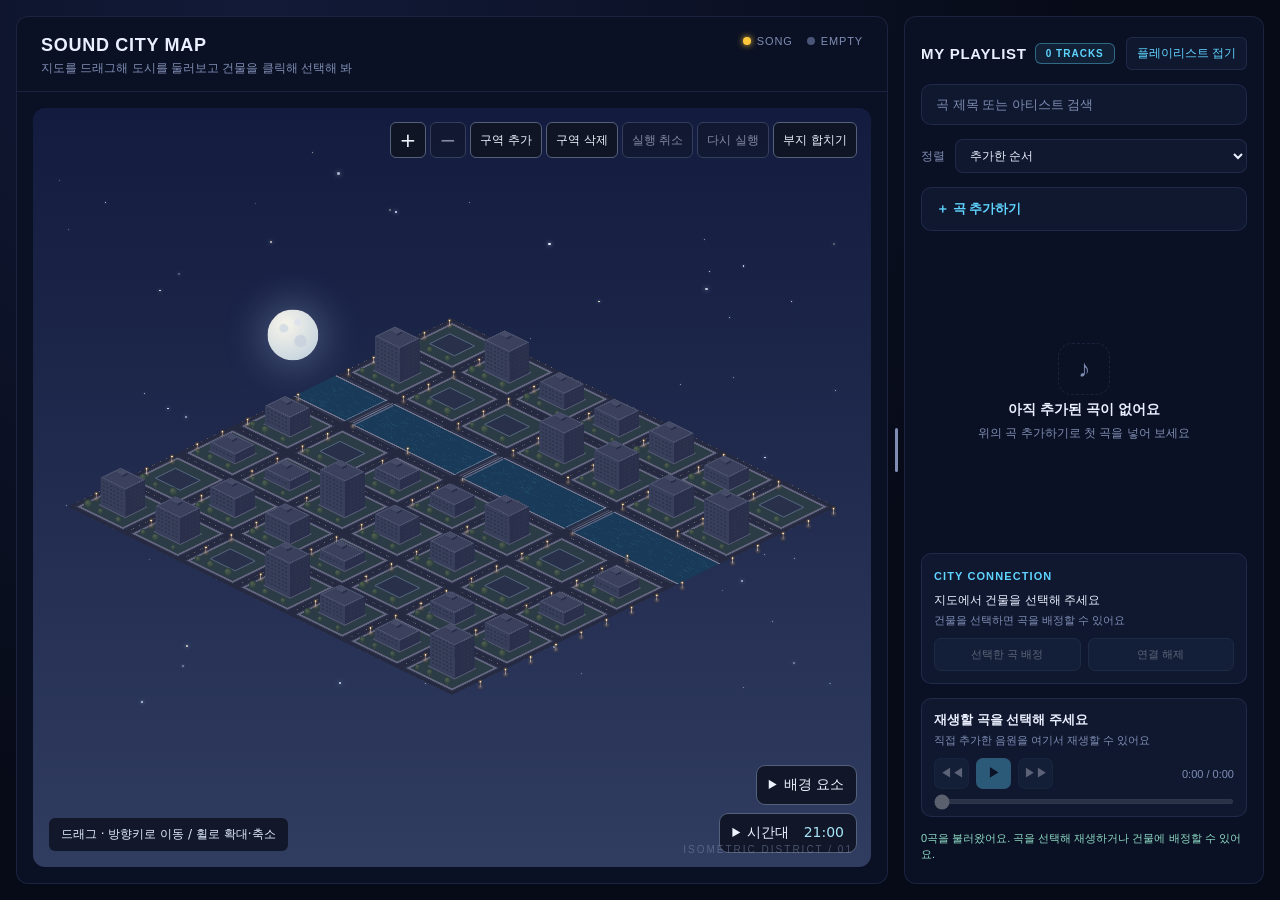
==== index.html @ 64047084 "사이트 추가 파일" ====
<!DOCTYPE html>
<html lang="ko">
<head>
  <meta charset="UTF-8" />
  <meta name="viewport" content="width=device-width, initial-scale=1.0" />
  <title>Sound City Map</title>

  <link rel="stylesheet" href="./styles.css?v=effectswitch1">
</head>
<body>
  <div class="app">

    <!-- ===== 왼쪽: 지도 영역 ===== -->
    <section class="map-panel">

      <!-- [내 담당 1] 상단 헤더: 이름 + 작은 설명 + 범례 -->
      <header class="map-header">
        <div class="map-title-group">
          <h1 class="map-title">SOUND CITY MAP</h1>
          <p class="map-subtitle">지도를 드래그해 도시를 둘러보고 건물을 클릭해 선택해 봐</p>
        </div>

        <ul class="legend" aria-label="범례">
          <li class="legend-item"><span class="dot dot-song"></span>SONG</li>
          <li class="legend-item"><span class="dot dot-empty"></span>EMPTY</li>
        </ul>
      </header>

      <!-- 지도(건물) 영역: JS 담당 팀원이 canvas 또는 건물 요소를 여기에 넣으면 됨 -->
      <div class="map-stage" id="map-stage">
        <span class="map-label map-label-top">NIGHT DISTRICT</span>
        <sound-city-map></sound-city-map>
        <span class="map-label map-label-bottom">ISOMETRIC DISTRICT / 01</span>
      </div>
    </section>

    <!-- ===== 오른쪽: 플레이리스트 ===== -->
    <div id="panel-resizer" role="separator" tabindex="0" aria-label="지도와 플레이리스트 너비 조절" aria-orientation="vertical" aria-controls="playlist-panel" title="드래그하거나 좌우 방향키로 너비 조절"></div>
    <aside class="playlist-panel" id="playlist-panel">

      <!-- [내 담당 2] 플레이리스트 패널 -->
      <div class="playlist-header">
        <h2 class="playlist-title">MY PLAYLIST</h2>
        <span class="track-count" id="track-count">0 TRACKS</span>
        <button type="button" id="playlist-toggle" aria-label="플레이리스트 접기" aria-expanded="true" aria-controls="playlist-panel">플레이리스트 접기</button>
      </div>

      <!-- 검색창 -->
      <div class="search-box">
        <input
          type="search"
          id="search-input"
          class="search-input"
          placeholder="곡 제목 또는 아티스트 검색"
          autocomplete="off"
        />
      </div>

      <label class="playlist-sort">
        <span>정렬</span>
        <select id="track-sort">
          <option value="oldest">추가한 순서</option>
          <option value="newest">최근 추가한 순서</option>
          <option value="title">제목순</option>
          <option value="artist">아티스트순</option>
          <option value="genre">장르순</option>
        </select>
      </label>

      <!-- 곡 추가 폼 (처음엔 비어 있는 리스트라서 여기서 추가) -->
      <details class="add-track" id="add-track">
        <summary class="add-track-toggle">＋ 곡 추가하기</summary>

        <form class="add-track-form" id="add-track-form">
          <label class="field">
            <span class="field-label">곡 제목</span>
            <input type="text" id="track-title" name="title" placeholder="예: Midnight Bloom" required />
          </label>

          <label class="field">
            <span class="field-label">아티스트</span>
            <input type="text" id="track-artist" name="artist" placeholder="예: Luna Archive" required />
          </label>

          <label class="field">
            <span class="field-label">장르</span>
            <select id="track-genre" name="genre" required>
              <option value="" disabled selected>장르 선택</option>
              <option value="Dream Pop">Dream Pop</option>
              <option value="Synthwave">Synthwave</option>
              <option value="Indie Folk">Indie Folk</option>
              <option value="Lo-fi">Lo-fi</option>
              <option value="Electronic">Electronic</option>
              <option value="R&B">R&amp;B</option>
              <option value="Alt Rock">Alt Rock</option>
              <option value="Jazz">Jazz</option>
              <option value="City Pop">City Pop</option>
              <option value="Ambient">Ambient</option>
            </select>
          </label>

          <label class="field">
            <span class="field-label">음원 파일 (선택)</span>
            <input type="file" id="track-file" name="file" accept="audio/*" />
          </label>

          <button type="submit" class="btn-add">플레이리스트에 추가</button>
        </form>
      </details>

      <!-- 곡 목록 -->
      <ol class="track-list" id="track-list">
        <!-- 곡이 없을 때 보이는 안내 (JS에서 곡이 추가되면 hidden 처리) -->
        <li class="empty-state" id="empty-state">
          <div class="empty-icon">♪</div>
          <p class="empty-title">아직 추가된 곡이 없어요</p>
          <p class="empty-desc">위의 “곡 추가하기”로 첫 곡을 넣어 보세요</p>
        </li>

        <!-- 곡 아이템 템플릿: JS가 이 구조를 복사해서 사용 -->
        <template id="track-item-template">
          <li class="track-item" data-id="">
            <button type="button" class="track-main">
              <span class="track-cover">✦</span>
              <span class="track-info">
                <strong class="track-name">Track Name</strong>
                <span class="track-meta">Artist · Genre</span>
              </span>
              <span class="track-number">01</span>
            </button>
            <button type="button" class="track-delete" title="곡 삭제" aria-label="곡 삭제">×</button>
          </li>
        </template>
      </ol>

      <!-- 지도 건물을 클릭한 뒤 선택한 곡을 배정하거나 연결을 해제 -->
      <section class="building-linker" aria-label="지도 건물과 곡 연결">
        <strong class="linker-title">CITY CONNECTION</strong>
        <p id="chosen-building" class="linker-text">지도에서 건물을 선택해 주세요</p>
        <p id="building-track" class="linker-sub">건물을 선택하면 곡을 배정할 수 있어요</p>
        <div class="linker-actions">
          <button type="button" id="link-track" disabled>선택한 곡 배정</button>
          <button type="button" id="unlink-track" disabled>연결 해제</button>
        </div>
      </section>

      <!-- 로컬 오디오 플레이어 -->
      <section class="player-panel" aria-label="오디오 플레이어">
        <div class="player-details">
          <strong id="now-track">재생할 곡을 선택해 주세요</strong>
          <span id="now-artist">직접 추가한 음원을 여기서 재생할 수 있어요</span>
        </div>
        <div class="player-controls">
          <button type="button" id="play-prev" aria-label="이전 곡" disabled>◀◀</button>
          <button type="button" id="play-toggle" aria-label="재생" disabled>▶</button>
          <button type="button" id="play-next" aria-label="다음 곡" disabled>▶▶</button>
          <span id="play-time">0:00 / 0:00</span>
        </div>
        <input type="range" id="play-seek" min="0" max="1000" value="0" disabled aria-label="재생 위치" />
        <audio id="audio-player" preload="metadata"></audio>
      </section>
      <p id="playlist-feedback" class="playlist-feedback" role="status" aria-live="polite"></p>
    </aside>

  </div>
<script src="./building-parts.js?v=windowshape3options"></script>
<script src="./sound-city-map.js?v=confirmdelete1" defer></script>
<script src="./playlist.js?v=confirmdelete1" defer></script>
</body>
</html>
---- styles.css ----
/* ===== 기본 설정 ===== */
    :root {
      --bg: #070b18;
      --panel: #0b1124;
      --panel-soft: #101830;
      --border: rgba(120, 150, 220, 0.14);
      --text: #eaf0ff;
      --text-sub: #7f8db3;
      --accent: #5fd4ff;
      --song: #ffc83d;
      --empty: #4a5578;
      --radius: 12px;
    }

    * { box-sizing: border-box; margin: 0; padding: 0; }

    body {
      min-height: 100vh;
      background: radial-gradient(circle at 20% 0%, #121a38 0%, var(--bg) 60%);
      color: var(--text);
      font-family: "Pretendard", "Noto Sans KR", "Apple SD Gothic Neo", sans-serif;
    }

    ul, ol { list-style: none; }

    /* ===== 전체 레이아웃 (지도 + 플레이리스트) ===== */
    .app {
      display: grid;
      grid-template-columns: minmax(0, 1fr) 16px clamp(280px, var(--playlist-width, 360px), calc(100% - 336px));
      gap: 0;
      height: 100vh;
      padding: 16px;
    }

    .app.playlist-collapsed { grid-template-columns: minmax(0, 1fr); }
    .map-panel, .playlist-panel { min-width: 0; }
    #panel-resizer {
      display: flex;
      align-items: center;
      justify-content: center;
      cursor: col-resize;
      touch-action: none;
      border-radius: 6px;
    }
    #panel-resizer::after {
      content: "";
      width: 3px;
      height: 44px;
      border-radius: 3px;
      background: var(--text-sub);
    }
    #panel-resizer:hover::after, #panel-resizer:focus-visible::after { background: var(--accent); }
    #panel-resizer:focus-visible { outline: 2px solid var(--accent); outline-offset: -3px; }
    .app.playlist-collapsed #panel-resizer { display: none; }
    body.resizing-panels, body.resizing-panels * { cursor: col-resize !important; user-select: none !important; }
    .playlist-panel[hidden] { display: none; }
    #playlist-toggle {
      margin-left: auto;
      padding: 7px 10px;
      border: 1px solid var(--border);
      border-radius: 6px;
      background: var(--panel-soft);
      color: var(--accent);
      font: inherit;
      font-size: 12px;
      white-space: nowrap;
      cursor: pointer;
    }
    #playlist-toggle:focus-visible { outline: 2px solid var(--accent); outline-offset: 3px; }
    .map-header { flex-wrap: wrap; }

    /* ===== 왼쪽: 지도 패널 ===== */
    .map-panel {
      display: flex;
      flex-direction: column;
      background: var(--panel);
      border: 1px solid var(--border);
      border-radius: var(--radius);
      overflow: hidden;
    }

    /* ----- 상단 헤더 (이름 + 작은 설명) ----- */
    .map-header {
      display: flex;
      justify-content: space-between;
      align-items: flex-start;
      gap: 16px;
      padding: 18px 24px 14px;
      border-bottom: 1px solid var(--border);
    }

    .map-title {
      font-size: 18px;
      font-weight: 800;
      letter-spacing: 0.04em;
    }

    .map-subtitle {
      margin-top: 4px;
      font-size: 12px;
      color: var(--text-sub);
    }

    /* 범례 */
    .legend {
      display: flex;
      gap: 14px;
      font-size: 11px;
      letter-spacing: 0.08em;
      color: var(--text-sub);
    }

    .legend-item {
      display: flex;
      align-items: center;
      gap: 6px;
    }

    .dot {
      width: 8px;
      height: 8px;
      border-radius: 50%;
    }

    .dot-song  { background: var(--song); box-shadow: 0 0 6px var(--song); }
    .dot-empty { background: var(--empty); }

    /* 지도 영역 (JS 담당 팀원이 사용할 공간) */
    .map-stage {
      position: relative;
      flex: 1;
      margin: 16px;
      border-radius: var(--radius);
      background:
        linear-gradient(rgba(95, 212, 255, 0.05) 1px, transparent 1px),
        linear-gradient(90deg, rgba(95, 212, 255, 0.05) 1px, transparent 1px),
        #0a1022;
      background-size: 32px 32px;
      overflow: hidden;
    }

    .map-stage canvas { width: 100%; height: 100%; display: block; }

    .map-label {
      position: absolute;
      font-size: 10px;
      letter-spacing: 0.2em;
      color: rgba(127, 141, 179, 0.5);
      pointer-events: none;
    }
    .map-label-top    { top: 14px; left: 18px; }
    .map-label-bottom { bottom: 12px; right: 18px; }

    /* ===== 오른쪽: 플레이리스트 패널 ===== */
    .playlist-panel {
      display: flex;
      flex-direction: column;
      gap: 14px;
      padding: 20px 16px;
      background: var(--panel);
      border: 1px solid var(--border);
      border-radius: var(--radius);
      min-height: 0; /* 리스트만 스크롤되게 */
    }

    .playlist-header {
      display: flex;
      justify-content: space-between;
      align-items: center;
      flex-wrap: wrap;
      gap: 8px;
    }

    .playlist-title {
      font-size: 15px;
      font-weight: 800;
      letter-spacing: 0.05em;
    }

    .track-count {
      padding: 4px 10px;
      font-size: 10px;
      font-weight: 700;
      letter-spacing: 0.1em;
      color: var(--accent);
      border: 1px solid rgba(95, 212, 255, 0.4);
      border-radius: 6px;
      background: rgba(95, 212, 255, 0.08);
    }

    /* 검색창 */
    .search-input {
      width: 100%;
      padding: 12px 14px;
      font-size: 13px;
      color: var(--text);
      background: var(--panel-soft);
      border: 1px solid var(--border);
      border-radius: 10px;
      outline: none;
      transition: border-color 0.2s;
    }
    .search-input::placeholder { color: var(--text-sub); }
    .search-input:focus { border-color: var(--accent); }

    .playlist-sort { display: flex; align-items: center; gap: 10px; color: var(--text-sub); font-size: 12px; }
    .playlist-sort select {
      flex: 1;
      min-width: 0;
      padding: 8px 10px;
      border: 1px solid var(--border);
      border-radius: 8px;
      background: var(--panel-soft);
      color: var(--text);
      font: inherit;
    }
    .playlist-sort select:focus-visible { outline: 2px solid var(--accent); outline-offset: 2px; }

    /* ----- 곡 추가 폼 ----- */
    .add-track {
      background: var(--panel-soft);
      border: 1px solid var(--border);
      border-radius: 10px;
    }

    .add-track-toggle {
      padding: 12px 14px;
      font-size: 13px;
      font-weight: 600;
      color: var(--accent);
      cursor: pointer;
      list-style: none;
    }
    .add-track-toggle::-webkit-details-marker { display: none; }

    .add-track-form {
      display: flex;
      flex-direction: column;
      gap: 12px;
      padding: 4px 14px 16px;
    }

    .field { display: flex; flex-direction: column; gap: 6px; }

    .field-label {
      font-size: 11px;
      letter-spacing: 0.06em;
      color: var(--text-sub);
    }

    .field input[type="text"],
    .field select {
      padding: 10px 12px;
      font-size: 13px;
      color: var(--text);
      background: var(--bg);
      border: 1px solid var(--border);
      border-radius: 8px;
      outline: none;
    }
    .field input:focus,
    .field select:focus { border-color: var(--accent); }

    .field input[type="file"] {
      font-size: 12px;
      color: var(--text-sub);
    }

    .btn-add {
      margin-top: 4px;
      padding: 11px;
      font-size: 13px;
      font-weight: 700;
      color: #04101e;
      background: var(--accent);
      border: none;
      border-radius: 8px;
      cursor: pointer;
      transition: filter 0.2s, transform 0.1s;
    }
    .btn-add:hover  { filter: brightness(1.1); }
    .btn-add:active { transform: scale(0.98); }

    /* ----- 곡 목록 ----- */
    .track-list {
      flex: 1;
      display: flex;
      flex-direction: column;
      gap: 4px;
      overflow-y: auto;
      min-height: 0;
    }

    /* 빈 상태 안내 */
    .empty-state {
      display: flex;
      flex-direction: column;
      align-items: center;
      justify-content: center;
      gap: 6px;
      margin: auto 0;
      padding: 40px 16px;
      text-align: center;
    }
    .empty-state[hidden] { display: none; }

    .empty-icon {
      display: grid;
      place-items: center;
      width: 52px;
      height: 52px;
      font-size: 24px;
      color: var(--text-sub);
      border: 1px dashed var(--border);
      border-radius: 14px;
    }
    .empty-title { font-size: 14px; font-weight: 600; }
    .empty-desc  { font-size: 12px; color: var(--text-sub); }

    /* 곡 아이템 */
    .track-item {
      display: flex;
      align-items: center;
      gap: 12px;
      padding: 10px 12px;
      border-radius: 10px;
      cursor: pointer;
      transition: background 0.15s;
    }
    .track-item:hover  { background: rgba(120, 150, 220, 0.08); }
    .track-item.active {
      background: var(--panel-soft);
      outline: 1px solid var(--border);
    }

    .track-cover {
      display: grid;
      place-items: center;
      flex-shrink: 0;
      width: 44px;
      height: 44px;
      font-size: 18px;
      color: #fff;
      border-radius: 10px;
      background: linear-gradient(135deg, #8a5cff, #5a3bd6); /* JS에서 장르별 색으로 교체 가능 */
    }

    .track-info {
      display: flex;
      flex-direction: column;
      gap: 3px;
      flex: 1;
      min-width: 0;
    }

    .track-name {
      font-size: 13px;
      font-weight: 700;
      white-space: nowrap;
      overflow: hidden;
      text-overflow: ellipsis;
    }

    .track-meta {
      font-size: 11px;
      color: var(--text-sub);
      white-space: nowrap;
      overflow: hidden;
      text-overflow: ellipsis;
    }

    .track-number {
      font-size: 11px;
      color: var(--text-sub);
      font-variant-numeric: tabular-nums;
    }

    /* 스크롤바 */
    .track-list::-webkit-scrollbar { width: 6px; }
    .track-list::-webkit-scrollbar-thumb {
      background: rgba(120, 150, 220, 0.25);
      border-radius: 3px;
    }

    /* ===== 반응형 (좁은 화면에서는 위아래로) ===== */
    @media (max-width: 900px) {
      .app {
        grid-template-columns: 1fr;
        gap: 16px;
        height: auto;
      }
      #panel-resizer { display: none; }
      .map-stage { min-height: 360px; }
      .playlist-panel { min-height: 420px; }
    }

sound-city-map { display:block; position:relative; min-height:360px; background:#111827; }
.map-stage > sound-city-map { position:absolute; inset:0; min-height:0; }
sound-city-map > canvas { position:absolute; inset:0; width:100%; height:100%; cursor:grab; touch-action:none; }
sound-city-map > canvas:active { cursor:grabbing; }
sound-city-map .zoom { position:absolute; right:14px; top:14px; display:flex; gap:4px; }
sound-city-map .zoom button { width:36px; height:36px; border:1px solid #53617a;
  border-radius:6px; background:#101526; color:#edf4ff; font:20px system-ui; cursor:pointer; }
sound-city-map .zoom button:disabled { opacity:.5; cursor:default; }
sound-city-map form { position:absolute; left:16px; bottom:52px; padding:12px; border-radius:8px;
  background:#101526; color:#edf4ff; font:13px system-ui; }
sound-city-map form label { display:flex; align-items:center; justify-content:space-between; gap:12px; margin:6px 0; }
sound-city-map form input[type=number] { width:64px; }
sound-city-map output { position:absolute; left:16px; bottom:16px; pointer-events:none;
  padding:8px 12px; background:#101526e8; color:#e1ecff; border-radius:6px;
  font:12px system-ui; }


sound-city-map form {
  width: min(332px, calc(100% - 32px));
  max-height: calc(100% - 105px);
  overflow: auto;
  border: 1px solid #53617a;
}
sound-city-map form select, sound-city-map form input, sound-city-map form button {
  background: #202b41;
  border: 1px solid #53617a;
  border-radius: 5px;
  color: #edf4ff;
  padding: 4px;
}


sound-city-map .city-choices {
  display: grid;
  grid-template-columns: repeat(3, minmax(0, 1fr));
  gap: 5px;
}
sound-city-map .city-choices button {
  min-width: 0;
  padding: 3px 2px;
  font: 11px system-ui;
  cursor: pointer;
}
sound-city-map .city-choices canvas {
  display: block;
  background: #0a111e;
  border: 1px solid #3c4b63;
  border-radius: 4px;
  margin-bottom: 3px;
  width: 100%;
  height: auto;
}
sound-city-map .city-choices button[aria-pressed="true"] {
  border-color: #77ddff;
  background: #234559;
}


sound-city-map form {
  width: min(332px, calc(57% - 16px));
}
@media (max-width: 520px) {
  sound-city-map .city-choices { grid-template-columns: repeat(2, minmax(0, 1fr)); }
}

sound-city-map .zoom .district-toggle {
  width: auto;
  padding: 0 9px;
  font-size: 12px;
}

sound-city-map .wall-colors {
  min-width: 0;
  margin: 12px 0;
  padding: 4px 10px 8px;
  border: 1px solid #46516a;
  border-radius: 8px;
}
sound-city-map .wall-colors summary {
  padding: 6px 0;
  cursor: pointer;
  list-style: none;
}
sound-city-map .wall-colors summary::-webkit-details-marker { display: none; }
sound-city-map .wall-colors summary::after {
  content: "";
  float: right;
  width: 7px;
  height: 7px;
  margin: 4px 4px 0 12px;
  border-right: 2px solid currentColor;
  border-bottom: 2px solid currentColor;
  transform: rotate(45deg);
}
sound-city-map .wall-colors details[open] summary::after {
  margin-top: 8px;
  transform: rotate(225deg);
}

sound-city-map .plot-actions {
  position: absolute;
  left: 16px;
  bottom: 52px;
}
sound-city-map .plot-actions button {
  padding: 8px 12px;
  color: #edf4ff;
  background: #202b41;
  border: 1px solid #53617a;
  border-radius: 6px;
  cursor: pointer;
}
sound-city-map .building-actions { margin: 8px 0; }
sound-city-map .building-actions small:not([hidden]) { display: block; margin-top: 4px; }
sound-city-map .building-actions button:disabled { opacity: .5; }

/* ===== 플레이리스트 기능: 곡 선택/삭제, 지도 연결, 재생 ===== */
.track-item { flex-wrap: wrap; }
.track-attach {
  position: relative;
  margin-left: 56px;
  padding: 6px 10px;
  border: 1px solid var(--border);
  border-radius: 6px;
  color: var(--accent);
  font-size: 12px;
  cursor: pointer;
}
.track-attach:focus-within { outline: 2px solid var(--accent); outline-offset: 3px; }
.track-attach:has(input:disabled) { opacity: .5; cursor: default; }
.track-audio-file {
  position: absolute;
  inset: 0;
  width: 100%;
  height: 100%;
  opacity: 0;
  cursor: inherit;
}
.track-main {
  display: flex;
  align-items: center;
  gap: 12px;
  flex: 1;
  min-width: 0;
  padding: 0;
  border: 0;
  color: inherit;
  background: transparent;
  text-align: left;
  font: inherit;
  cursor: pointer;
}
.track-main:focus-visible,
.track-delete:focus-visible,
.player-controls button:focus-visible,
.linker-actions button:focus-visible { outline: 2px solid var(--accent); outline-offset: 3px; }
.track-delete {
  flex-shrink: 0;
  padding: 5px 8px;
  color: var(--text-sub);
  border: 0;
  border-radius: 6px;
  background: transparent;
  font-size: 20px;
  cursor: pointer;
}
.track-delete:hover { color: #ff9caa; background: #e94b6620; }
.building-linker,
.player-panel {
  flex-shrink: 0;
  padding: 12px;
  border: 1px solid var(--border);
  border-radius: 10px;
  background: var(--panel-soft);
}
.linker-title { font-size: 11px; color: var(--accent); letter-spacing: .1em; }
.linker-text {
  margin-top: 8px;
  font-size: 12px;
  overflow-wrap: anywhere;
}
.linker-sub, .player-details span { color: var(--text-sub); font-size: 11px; }
.linker-sub { margin-top: 4px; }
.linker-actions { display: flex; gap: 7px; margin-top: 10px; }
.linker-actions button {
  flex: 1;
  min-width: 0;
  padding: 8px 5px;
  color: var(--text);
  background: #1a2d47;
  border: 1px solid #35506a;
  border-radius: 7px;
  font-size: 11px;
  cursor: pointer;
  overflow-wrap: anywhere;
}
.linker-actions button:disabled, .player-controls button:disabled { opacity: .35; cursor: default; }
.linker-actions button:not(:disabled):hover { border-color: var(--accent); }
.player-details { display: flex; flex-direction: column; gap: 4px; }
.player-details strong { font-size: 13px; white-space: nowrap; overflow: hidden; text-overflow: ellipsis; }
.player-controls { display: flex; align-items: center; gap: 7px; margin: 10px 0; }
.player-controls button {
  width: 35px;
  height: 31px;
  flex-shrink: 0;
  border: 1px solid var(--border);
  border-radius: 7px;
  background: #1b2b44;
  color: var(--text);
  font-size: 12px;
  cursor: pointer;
}
.player-controls #play-toggle { background: var(--accent); color: var(--bg); font-weight: 800; }
#play-time { margin-left: auto; color: var(--text-sub); font-size: 11px; font-variant-numeric: tabular-nums; }
#play-seek { display: block; width: 100%; height: 5px; accent-color: var(--accent); cursor: pointer; }
#play-seek:disabled { opacity: .4; cursor: default; }
.playlist-feedback { flex-shrink: 0; min-height: 17px; color: #8ddac4; font-size: 11px; line-height: 1.45; }
.playlist-feedback.is-error { color: #ffadb9; }
.add-track-form button:disabled { opacity: .5; cursor: default; }

@media (max-width: 900px) {
  .playlist-panel { height: min(750px, 100vh); }
}

sound-city-map .zoom { flex-wrap: wrap; max-width: calc(100% - 28px); justify-content: flex-end; }
sound-city-map .district-type:not([hidden]) {
  display: flex;
  align-items: center;
  gap: 7px;
  padding: 0 9px;
  background: #101526;
  border: 1px solid #53617a;
  border-radius: 6px;
  color: #edf4ff;
  font: 14px system-ui;
}
sound-city-map .district-type select {
  min-height: 34px;
  background: #203049;
  border: 0;
  border-radius: 4px;
  color: #edf4ff;
  font: inherit;
}


/* Collapsible editor controls retain their current value in the header. */
sound-city-map .editor-section {
  margin: 9px 0;
  border: 1px solid #46516a;
  border-radius: 7px;
  background: #142035;
}
sound-city-map .editor-section > summary {
  display: flex;
  align-items: center;
  gap: 8px;
  padding: 10px;
  cursor: pointer;
  list-style: none;
}
sound-city-map .editor-section > summary::-webkit-details-marker { display: none; }
sound-city-map .editor-section > summary::after {
  content: "";
  flex: 0 0 6px;
  width: 6px;
  height: 6px;
  border-right: 2px solid currentColor;
  border-bottom: 2px solid currentColor;
  transform: rotate(45deg);
  margin: -3px 2px 0 0;
}
sound-city-map .editor-section[open] > summary::after {
  transform: rotate(225deg);
  margin-top: 4px;
}
sound-city-map .editor-section > summary:focus-visible {
  outline: 2px solid #9bb9d4;
  outline-offset: 2px;
  border-radius: 7px;
}
sound-city-map .editor-section-value {
  margin-left: auto;
  min-width: 0;
  max-width: 50%;
  overflow: hidden;
  text-overflow: ellipsis;
  white-space: nowrap;
  color: #b9c9dc;
  font-size: 11px;
  padding-left: 4px;
}
sound-city-map .editor-section > .city-choices { padding: 0 8px 8px; }
sound-city-map .editor-section > label:not([hidden]) { margin: 0; padding: 0 10px 10px; }
sound-city-map .editor-section > label[hidden] { display: none; }
sound-city-map .editor-section input[type="text"] { min-width: 0; max-width: 65%; }

sound-city-map .merge-panel {
  position:absolute; left:16px; bottom:52px; width:min(310px,calc(100% - 32px));
  box-sizing:border-box; padding:12px; background:#101526; color:#edf4ff;
  border:1px solid #53617a; border-radius:8px; font:13px system-ui;
}
sound-city-map .merge-description { margin:8px 0; line-height:1.5; }
sound-city-map .merge-status {
  position:static; display:block; margin:8px 0; padding:0;
  background:transparent; line-height:1.5; color:#bad2e5;
}
sound-city-map .merge-confirm {
  width:100%; padding:10px; background:#25435c; color:#edf4ff;
  border:1px solid #7895b2; border-radius:6px; cursor:pointer;
}
sound-city-map .merge-confirm:disabled { opacity:.5; cursor:default; }
sound-city-map .zoom button[aria-pressed="true"] { background:#2d5670; border-color:#79e6ff; }

/* Time controls affect only map canvases and preserve the control-panel contrast. */
sound-city-map { isolation: isolate; }
sound-city-map > canvas { filter: var(--city-light-filter, none); }
sound-city-map .daylight-tint {
  position: absolute;
  inset: 0;
  pointer-events: none;
  background: var(--city-light-tint, transparent);
  mix-blend-mode: screen;
}
sound-city-map .time-panel {
  position: absolute;
  right: 14px;
  bottom: 14px;
  z-index: 2;
  width: min(320px, calc(100% - 28px));
  border: 1px solid #53617a;
  border-radius: 9px;
  background: #101526f5;
  color: #edf4ff;
  font: 14px system-ui;
}
sound-city-map .time-panel:not([open]) { width: auto; }
sound-city-map .time-panel summary { padding: 10px 12px; cursor: pointer; }
sound-city-map .time-panel time { margin-left: 10px; font-variant-numeric: tabular-nums; color: #a6e4f5; }
sound-city-map .time-settings { padding: 0 12px 12px; }
sound-city-map .time-settings label { display: flex; align-items: center; justify-content: space-between; gap: 8px; margin: 10px 0; }
sound-city-map .time-settings select,
sound-city-map .time-settings button {
  padding: 7px 9px;
  border: 1px solid #53617a;
  border-radius: 5px;
  color: #edf4ff;
  background: #203049;
  font: inherit;
}
sound-city-map .time-slider { min-width: 0; flex: 1; accent-color: #81d5ee; }
sound-city-map .time-playback { display: flex; align-items: center; gap: 12px; flex-wrap: wrap; }
sound-city-map .time-play { cursor: pointer; }
sound-city-map .time-play[aria-pressed="true"] { border-color: #81d5ee; background: #2b5367; }
sound-city-map .time-feedback { color: #aabbd1; margin: 4px 0 0; font-size: 12px; }
sound-city-map .time-panel :focus-visible { outline: 2px solid #81d5ee; outline-offset: 2px; }

sound-city-map .scene-sky {
  position: absolute;
  inset: 0;
  overflow: hidden;
  pointer-events: none;
  background: var(--scene-sky, linear-gradient(#050c20, #152442));
}
sound-city-map .scene-stars { position: absolute; inset: 0; }
sound-city-map .scene-stars i {
  position: absolute;
  border-radius: 50%;
  background: #f3f7ff;
  box-shadow: 0 0 4px #b9d6ff;
}
sound-city-map .scene-sun,
sound-city-map .scene-moon {
  position: absolute;
  width: clamp(32px, 4vw, 64px);
  aspect-ratio: 1;
  border-radius: 50%;
  transform: translate(-50%, -50%);
}
sound-city-map .scene-sun {
  background: radial-gradient(circle at 40% 35%, #fffbed, #ffdf8c 75%, #ffbe65);
  box-shadow: 0 0 45px 16px #ffd28b60, 0 0 110px 30px #ffdf9b28;
}
sound-city-map .scene-moon {
  background: radial-gradient(circle at 32% 37%, #d4dce4 0 9%, transparent 10%),
    radial-gradient(circle at 65% 62%, #c9d2dd 0 13%, transparent 14%),
    radial-gradient(circle at 60% 25%, #dce2e9 0 7%, transparent 8%),
    radial-gradient(circle at 35% 30%, #f7f5e9, #b9cadb);
  box-shadow: 0 0 36px 8px #b9d5ff40;
}
sound-city-map > .scene-shadows,
sound-city-map > .scene-structures { pointer-events: none; }

/* Static interface labels should not look like editable text. */
.app { caret-color: transparent; }
.app :is(.map-header, .playlist-header, .legend, .map-label, .zoom,
  .editor-section > summary, .time-panel > summary, .add-track-toggle, button,
  sound-city-map form > strong) {
  -webkit-user-select: none;
  user-select: none;
}
.app :is(.map-header, .playlist-header, .map-label, sound-city-map form > strong) {
  cursor: default;
}
.app :is(input, textarea, [contenteditable="true"]) {
  caret-color: auto;
  -webkit-user-select: text;
  user-select: text;
}

sound-city-map > .merge-selection-layer { pointer-events:none; filter:none; }

sound-city-map .design-transfer { display:flex; gap:6px; margin:8px 0; }
sound-city-map .design-transfer button { flex:1; min-height:32px; cursor:pointer; }
sound-city-map .design-transfer button:disabled { opacity:.5; cursor:default; }

sound-city-map .design-transfer .copy-complete {
  border-color:#69d6b3;
  background:#1d5146;
  color:#e1fff1;
}

sound-city-map .building-actions {
  display:flex;
  flex-wrap:wrap;
  gap:6px;
  margin:14px 0 0;
  padding-top:12px;
  border-top:1px solid #46516a;
}
sound-city-map .building-actions small { flex-basis:100%; }
sound-city-map .scene-controls {
  position: absolute;
  right: 14px;
  bottom: 14px;
  z-index: 2;
  display: flex;
  flex-direction: column;
  align-items: flex-end;
  gap: 8px;
  width: min(320px, calc(100% - 28px));
  max-height: calc(100% - 85px);
  overflow: auto;
  pointer-events: none;
}
sound-city-map .scene-controls > details {
  position: static;
  flex-shrink: 0;
  box-sizing: border-box;
  width: 100%;
  pointer-events: auto;
}
sound-city-map .scene-controls > details:not([open]) { width: auto; }
sound-city-map .effects-panel {
  border: 1px solid #53617a;
  border-radius: 9px;
  background: #101526f5;
  color: #edf4ff;
  font: 14px system-ui;
  user-select: none;
}
sound-city-map .effects-panel summary { padding: 10px 12px; cursor: pointer; }
sound-city-map .effects-buttons {
  display: grid;
  grid-template-columns: repeat(2, minmax(0, 1fr));
  gap: 8px;
  padding: 0 12px 12px;
}
sound-city-map .effects-buttons button {
  padding: 9px 6px;
  border: 1px solid #53617a;
  border-radius: 6px;
  background: #203049;
  color: #aabbd1;
  font: inherit;
  cursor: pointer;
}
sound-city-map .effects-buttons button[aria-pressed="true"] {
  color: #edf4ff;
  border-color: #81d5ee;
  background: #2b5367;
}
sound-city-map .effects-buttons button:focus-visible { outline: 2px solid #81d5ee; outline-offset: 2px; }
sound-city-map .effects-feedback { margin: 0 12px 10px; color: #aabbd1; font-size: 12px; }
sound-city-map .effects-feedback:empty { display: none; }
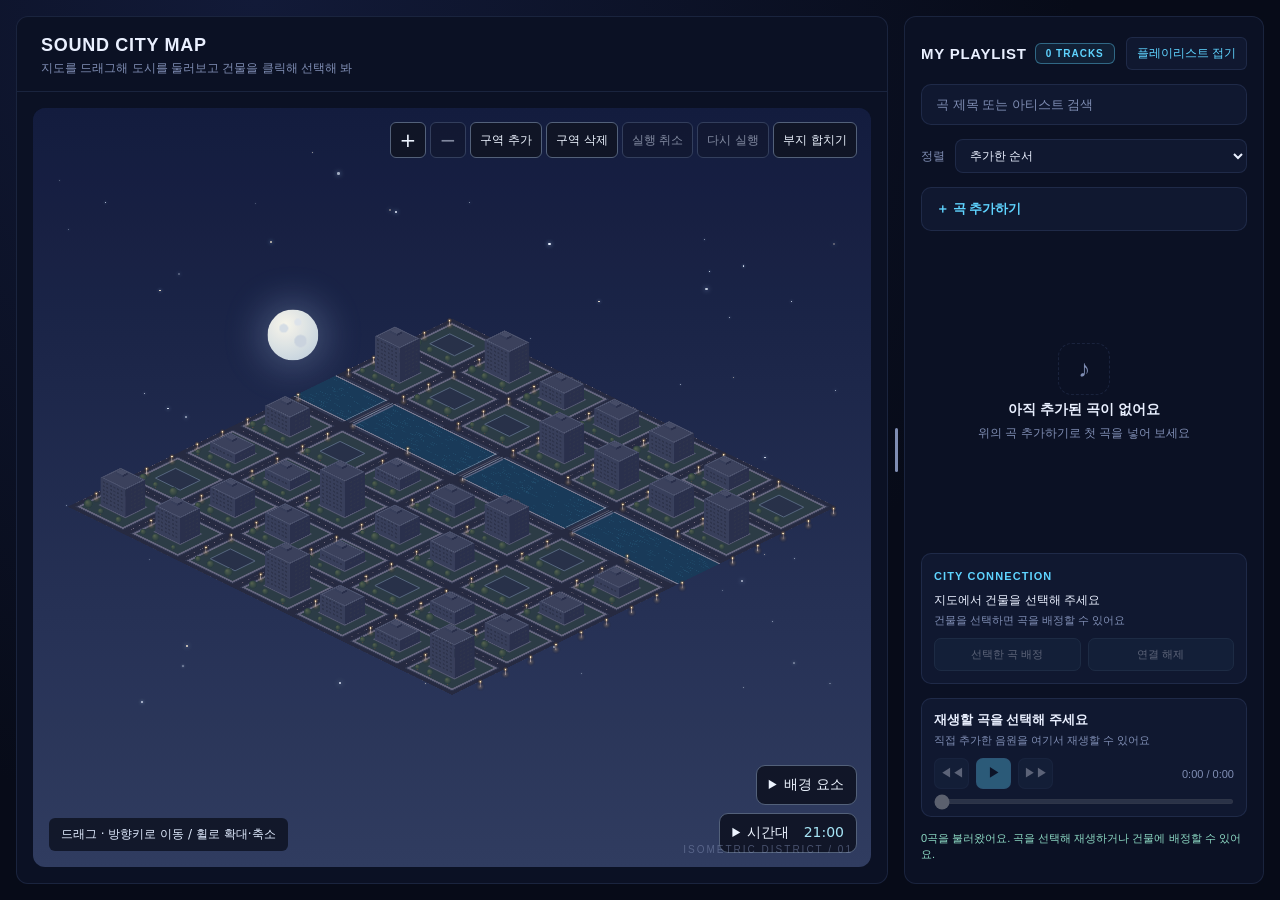
==== commit 9423e742: "사이트 수정" ====
--- a/index.html
+++ b/index.html
@@ -19,11 +19,6 @@
           <h1 class="map-title">SOUND CITY MAP</h1>
           <p class="map-subtitle">지도를 드래그해 도시를 둘러보고 건물을 클릭해 선택해 봐</p>
         </div>
-
-        <ul class="legend" aria-label="범례">
-          <li class="legend-item"><span class="dot dot-song"></span>SONG</li>
-          <li class="legend-item"><span class="dot dot-empty"></span>EMPTY</li>
-        </ul>
       </header>
 
       <!-- 지도(건물) 영역: JS 담당 팀원이 canvas 또는 건물 요소를 여기에 넣으면 됨 -->
@@ -164,7 +159,7 @@
 
   </div>
 <script src="./building-parts.js?v=windowshape3options"></script>
-<script src="./sound-city-map.js?v=confirmdelete1" defer></script>
+<script src="./sound-city-map.js?v=trackfocus1" defer></script>
 <script src="./playlist.js?v=confirmdelete1" defer></script>
 </body>
 </html>
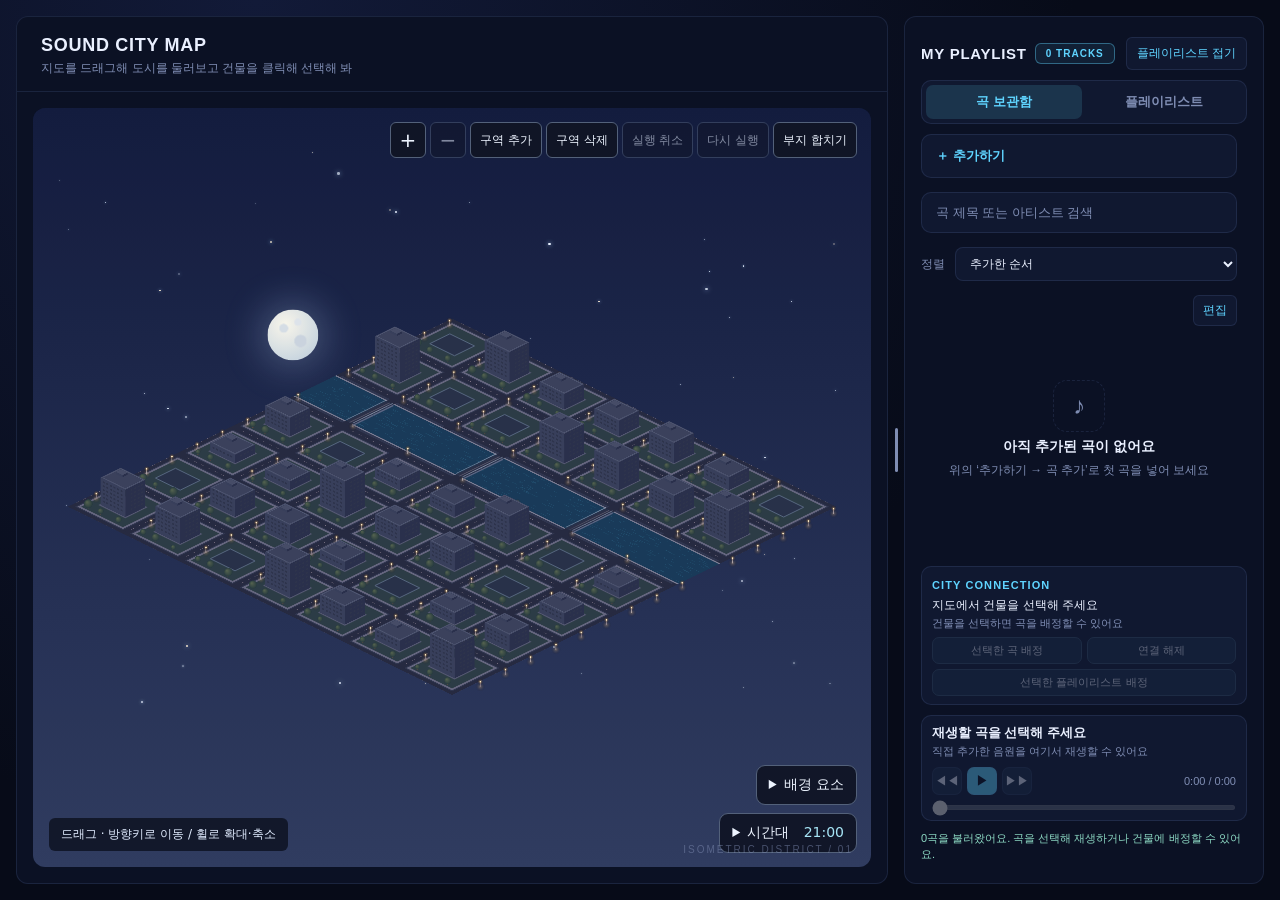
==== commit d81c498f: "사이트 수정" ====
--- a/index.html
+++ b/index.html
@@ -5,7 +5,7 @@
   <meta name="viewport" content="width=device-width, initial-scale=1.0" />
   <title>Sound City Map</title>
 
-  <link rel="stylesheet" href="./styles.css?v=effectswitch1">
+  <link rel="stylesheet" href="./styles.css?v=heightrange1">
 </head>
 <body>
   <div class="app">
@@ -40,31 +40,16 @@
         <button type="button" id="playlist-toggle" aria-label="플레이리스트 접기" aria-expanded="true" aria-controls="playlist-panel">플레이리스트 접기</button>
       </div>
 
-      <!-- 검색창 -->
-      <div class="search-box">
-        <input
-          type="search"
-          id="search-input"
-          class="search-input"
-          placeholder="곡 제목 또는 아티스트 검색"
-          autocomplete="off"
-        />
-      </div>
-
-      <label class="playlist-sort">
-        <span>정렬</span>
-        <select id="track-sort">
-          <option value="oldest">추가한 순서</option>
-          <option value="newest">최근 추가한 순서</option>
-          <option value="title">제목순</option>
-          <option value="artist">아티스트순</option>
-          <option value="genre">장르순</option>
-        </select>
-      </label>
-
+      <div class="playlist-tabs" role="tablist" aria-label="음악 목록">
+        <button type="button" id="library-tab" role="tab" aria-selected="true" aria-controls="library-view" data-view="library">곡 보관함</button>
+        <button type="button" id="playlists-tab" role="tab" aria-selected="false" aria-controls="playlists-view" data-view="playlists" tabindex="-1">플레이리스트</button>
+      </div>
+      <div class="playlist-content">
       <!-- 곡 추가 폼 (처음엔 비어 있는 리스트라서 여기서 추가) -->
-      <details class="add-track" id="add-track">
-        <summary class="add-track-toggle">＋ 곡 추가하기</summary>
+      <details class="add-track" id="add-menu">
+        <summary class="add-track-toggle">＋ 추가하기</summary>
+      <details class="add-track" id="add-track" name="add-menu-choice">
+        <summary class="add-track-toggle">곡 추가</summary>
 
         <form class="add-track-form" id="add-track-form">
           <label class="field">
@@ -103,13 +88,62 @@
         </form>
       </details>
 
+      <details class="add-track" id="add-playlist" name="add-menu-choice">
+        <summary class="add-track-toggle">플레이리스트 추가</summary>
+        <form class="add-track-form" id="add-playlist-form">
+          <label class="field">
+            <span class="field-label">플레이리스트 이름</span>
+            <input type="text" id="playlist-name" maxlength="100" placeholder="예: 밤 산책" required />
+          </label>
+          <button type="submit" class="btn-add">플레이리스트 만들기</button>
+        </form>
+      </details>
+      </details>
+
+      <section class="playlist-tab-panel" id="library-view" role="tabpanel" aria-labelledby="library-tab">
+      <!-- 검색창 -->
+      <div class="search-box">
+        <input
+          type="search"
+          id="search-input"
+          class="search-input"
+          placeholder="곡 제목 또는 아티스트 검색"
+          autocomplete="off"
+        />
+      </div>
+
+      <label class="playlist-sort">
+        <span>정렬</span>
+        <select id="track-sort">
+          <option value="oldest">추가한 순서</option>
+          <option value="newest">최근 추가한 순서</option>
+          <option value="title">제목순</option>
+          <option value="artist">아티스트순</option>
+          <option value="genre">장르순</option>
+        </select>
+      </label>
+
+      <div class="library-heading">
+        <button type="button" id="library-edit" aria-pressed="false" aria-controls="library-bulk-actions track-list">편집</button>
+      </div>
+      <div id="library-bulk-actions" hidden>
+        <p id="library-selection-count" role="status" aria-live="polite">0곡 선택</p>
+        <label class="field">
+          <span class="field-label">담을 플레이리스트</span>
+          <select id="bulk-playlist"></select>
+        </label>
+        <div class="playlist-actions">
+          <button type="button" id="bulk-add" disabled>선택한 곡 담기</button>
+          <button type="button" id="bulk-delete" disabled>선택한 곡 삭제</button>
+        </div>
+      </div>
       <!-- 곡 목록 -->
       <ol class="track-list" id="track-list">
         <!-- 곡이 없을 때 보이는 안내 (JS에서 곡이 추가되면 hidden 처리) -->
         <li class="empty-state" id="empty-state">
           <div class="empty-icon">♪</div>
           <p class="empty-title">아직 추가된 곡이 없어요</p>
-          <p class="empty-desc">위의 “곡 추가하기”로 첫 곡을 넣어 보세요</p>
+          <p class="empty-desc">위의 ‘추가하기 → 곡 추가’로 첫 곡을 넣어 보세요</p>
         </li>
 
         <!-- 곡 아이템 템플릿: JS가 이 구조를 복사해서 사용 -->
@@ -123,10 +157,38 @@
               </span>
               <span class="track-number">01</span>
             </button>
-            <button type="button" class="track-delete" title="곡 삭제" aria-label="곡 삭제">×</button>
           </li>
         </template>
       </ol>
+
+      </section>
+      <section class="playlist-tab-panel" id="playlists-view" role="tabpanel" aria-labelledby="playlists-tab" hidden>
+        <p id="no-playlists" class="playlist-empty">아직 플레이리스트가 없어요. ‘추가하기 → 플레이리스트 추가’로 만들어 보세요.</p>
+      <section class="named-playlists" id="named-playlists" aria-label="플레이리스트 관리" hidden>
+        <label class="field">
+          <span class="field-label">선택한 플레이리스트</span>
+          <select id="playlist-select"></select>
+        </label>
+        <div class="playlist-actions playlist-management-actions">
+          <button type="button" id="playlist-rename">이름 변경</button>
+          <button type="button" id="playlist-edit" aria-pressed="false" aria-controls="playlist-bulk-actions playlist-tracks">편집</button>
+          <button type="button" id="playlist-delete">플레이리스트 삭제</button>
+        </div>
+        <div id="playlist-bulk-actions" hidden>
+          <p id="playlist-selection-count" role="status" aria-live="polite">0곡 선택</p>
+          <div class="playlist-actions">
+            <button type="button" id="playlist-bulk-remove" disabled>선택한 곡 빼기</button>
+          </div>
+        </div>
+        <ol id="playlist-tracks" class="track-list"></ol>
+        <div class="playlist-actions">
+          <button type="button" id="playlist-play">▶ 순서대로 재생</button>
+          <button type="button" id="playlist-shuffle" aria-pressed="false">셔플</button>
+          <button type="button" id="playlist-repeat" aria-label="반복 끔">반복 끔</button>
+        </div>
+      </section>
+      </section>
+      </div>
 
       <!-- 지도 건물을 클릭한 뒤 선택한 곡을 배정하거나 연결을 해제 -->
       <section class="building-linker" aria-label="지도 건물과 곡 연결">
@@ -135,8 +197,10 @@
         <p id="building-track" class="linker-sub">건물을 선택하면 곡을 배정할 수 있어요</p>
         <div class="linker-actions">
           <button type="button" id="link-track" disabled>선택한 곡 배정</button>
+          <button type="button" id="link-playlist" disabled>선택한 플레이리스트 배정</button>
           <button type="button" id="unlink-track" disabled>연결 해제</button>
         </div>
+        <ul id="playlist-links" class="playlist-links" aria-label="플레이리스트가 연결된 건물"></ul>
       </section>
 
       <!-- 로컬 오디오 플레이어 -->
@@ -158,9 +222,32 @@
     </aside>
 
   </div>
+<dialog id="edit-track-dialog" aria-labelledby="edit-track-heading">
+  <form class="add-track-form" id="edit-track-form">
+    <h2 id="edit-track-heading" class="playlist-title">곡 정보 수정</h2>
+    <label class="field">
+      <span class="field-label">곡 제목</span>
+      <input type="text" id="edit-track-title" required autofocus />
+    </label>
+    <label class="field">
+      <span class="field-label">아티스트</span>
+      <input type="text" id="edit-track-artist" required />
+    </label>
+    <label class="field">
+      <span class="field-label">장르</span>
+      <select id="edit-track-genre" required></select>
+    </label>
+    <div class="playlist-actions">
+      <button type="button" id="edit-track-cancel">취소</button>
+      <button type="submit" class="btn-add">수정 저장</button>
+    </div>
+    <p id="edit-track-feedback" role="status" aria-live="polite"></p>
+  </form>
+</dialog>
 <script src="./building-parts.js?v=windowshape3options"></script>
-<script src="./sound-city-map.js?v=trackfocus1" defer></script>
-<script src="./playlist.js?v=confirmdelete1" defer></script>
+<script src="./landmarks-scaled.js?v=integrated1"></script>
+<script src="./sound-city-map-landmarks.js?v=heightenterblur1" defer></script>
+<script src="./playlist.js?v=customgenres1" defer></script>
 </body>
 </html>
 
--- a/styles.css
+++ b/styles.css
@@ -155,12 +155,167 @@
     .playlist-panel {
       display: flex;
       flex-direction: column;
-      gap: 14px;
+      gap: 10px;
       padding: 20px 16px;
       background: var(--panel);
       border: 1px solid var(--border);
       border-radius: var(--radius);
       min-height: 0; /* 리스트만 스크롤되게 */
+    }
+
+    .playlist-content {
+      container: playlist-content / inline-size;
+      display: flex;
+      flex-direction: column;
+      gap: 14px;
+      flex: 1;
+      min-height: 100px;
+      overflow-y: auto;
+    }
+    .playlist-content > * { flex-shrink: 0; }
+    .playlist-tabs {
+      display: flex;
+      flex-shrink: 0;
+      gap: 4px;
+      padding: 4px;
+      border: 1px solid var(--border);
+      border-radius: 10px;
+      background: var(--panel-soft);
+    }
+    .playlist-tabs [role="tab"] {
+      flex: 1;
+      padding: 8px;
+      border: 0;
+      border-radius: 7px;
+      background: transparent;
+      color: var(--text-sub);
+      font: inherit;
+      font-size: 13px;
+      font-weight: 600;
+      cursor: pointer;
+    }
+    .playlist-tabs [aria-selected="true"] { background: #1b344c; color: var(--accent); }
+    .playlist-tabs [role="tab"]:focus-visible { outline: 2px solid var(--accent); outline-offset: 2px; }
+    .playlist-tab-panel:not([hidden]) { display: flex; flex-direction: column; gap: 14px; }
+    .playlist-tab-panel[hidden] { display: none; }
+    #library-view #library-edit { margin-left: auto; }
+    .playlist-content, .playlist-links {
+      scrollbar-width: thin;
+      scrollbar-color: transparent transparent;
+      scrollbar-gutter: stable;
+    }
+    .playlist-panel:hover .playlist-content,
+    .playlist-panel:hover .playlist-links,
+    .playlist-content:focus-within,
+    .playlist-links:focus-within {
+      scrollbar-color: var(--text-sub) transparent;
+    }
+    .playlist-content::-webkit-scrollbar, .playlist-links::-webkit-scrollbar { width: 6px; }
+    .playlist-content::-webkit-scrollbar-track, .playlist-links::-webkit-scrollbar-track { background: transparent; }
+    .playlist-content::-webkit-scrollbar-thumb, .playlist-links::-webkit-scrollbar-thumb {
+      background: transparent;
+      border-radius: 6px;
+    }
+    .playlist-panel:hover .playlist-content::-webkit-scrollbar-thumb,
+    .playlist-panel:hover .playlist-links::-webkit-scrollbar-thumb,
+    .playlist-content:focus-within::-webkit-scrollbar-thumb,
+    .playlist-links:focus-within::-webkit-scrollbar-thumb { background: var(--text-sub); }
+    .playlist-content::-webkit-scrollbar-button, .playlist-links::-webkit-scrollbar-button { display: none; }
+    .playlist-content .track-list { flex: none; overflow: visible; }
+    #track-list .track-item {
+      display: flex;
+      flex-wrap: nowrap;
+      gap: 8px;
+    }
+    #track-list .track-main { width: auto; }
+    #track-list .track-number { flex-shrink: 0; }
+    .track-library-actions {
+      display: flex;
+      flex-shrink: 0;
+      flex-wrap: nowrap;
+      justify-content: flex-end;
+      gap: 6px;
+    }
+    .track-library-actions .track-attach { margin-left: 0; white-space: nowrap; }
+    .track-library-actions > * { flex-shrink: 0; }
+    .track-edit { white-space: nowrap; }
+    .track-edit-icon { display: none; }
+    @container playlist-content (max-width: 380px) {
+      #track-list .track-item { gap: 6px; padding: 8px; }
+      #track-list .track-cover { width: 32px; height: 32px; font-size: 16px; }
+      #track-list .track-main { gap: 6px; }
+      .track-library-actions { gap: 4px; }
+      .track-library-actions .track-attach { padding: 6px; }
+      .track-library-actions .track-edit { padding: 4px 6px; }
+      .track-edit-icon { display: inline; font-size: 16px; }
+      .track-edit-label { display: none; }
+    }
+    #edit-track-dialog {
+      width: min(440px, calc(100vw - 32px));
+      max-height: calc(100dvh - 32px);
+      overflow-y: auto;
+      margin: auto;
+      padding: 24px;
+      background: var(--panel);
+      color: var(--text);
+      border: 1px solid var(--border);
+      border-radius: var(--radius);
+    }
+    #edit-track-dialog::backdrop { background: rgba(0, 0, 0, .65); }
+    #edit-track-form { padding: 0; }
+    #edit-track-feedback { color: #ffadb9; font-size: 12px; }
+    .library-title { font-size: 13px; color: var(--text-sub); }
+    .named-playlists { display: flex; flex-direction: column; gap: 12px; }
+    .named-playlists[hidden] { display: none; }
+    .playlist-actions { display: flex; flex-wrap: wrap; gap: 6px; }
+    .playlist-actions button, #library-edit, #playlist-edit, .track-edit, .playlist-links button {
+      padding: 6px 9px;
+      border: 1px solid var(--border);
+      border-radius: 6px;
+      background: var(--panel-soft);
+      color: var(--accent);
+      font: inherit;
+      font-size: 12px;
+      cursor: pointer;
+    }
+    .playlist-actions button:disabled, #library-edit:disabled, #playlist-edit:disabled, .track-edit:disabled { opacity: .4; cursor: default; }
+    .library-heading { display: flex; justify-content: space-between; align-items: center; gap: 8px; }
+    #library-bulk-actions, #playlist-bulk-actions {
+      padding: 12px;
+      border: 1px solid var(--border);
+      border-radius: 10px;
+      background: var(--panel-soft);
+    }
+    #library-bulk-actions:not([hidden]), #playlist-bulk-actions:not([hidden]) { display: flex; flex-direction: column; gap: 10px; }
+    #library-selection-count, #playlist-selection-count { font-size: 12px; color: var(--accent); }
+    #track-list.is-editing .track-item { display: grid; grid-template-columns: auto minmax(0, 1fr); }
+    #playlist-tracks.is-editing .track-item { display: grid; grid-template-columns: auto minmax(0, 1fr) auto; }
+    #track-list.is-editing .track-library-actions { display: none; }
+    #track-list .track-item.is-selected, #playlist-tracks .track-item.is-selected { outline: 1px solid var(--accent); background: var(--panel-soft); }
+    .track-select { width: 18px; height: 18px; accent-color: var(--accent); cursor: pointer; }
+    .playlist-actions button[aria-pressed="true"] { border-color: var(--accent); background: #1b344c; }
+    .playlist-empty { padding: 12px; color: var(--text-sub); font-size: 12px; }
+    .playlist-links { max-height: 100px; overflow-y: auto; }
+    .playlist-links li { display: flex; align-items: center; gap: 8px; margin-top: 8px; }
+    .playlist-links span { min-width: 0; overflow-wrap: anywhere; flex: 1; }
+    .playlist-management-actions #playlist-delete { margin-left: auto; }
+    .playlist-drag-handle {
+      flex-shrink: 0;
+      padding: 5px 8px;
+      border: 1px solid var(--border);
+      border-radius: 6px;
+      background: var(--panel-soft);
+      color: var(--text-sub);
+      font-size: 20px;
+      cursor: grab;
+    }
+    .playlist-drag-handle:active { cursor: grabbing; }
+    .playlist-drag-handle:disabled { opacity: .4; cursor: default; }
+    .playlist-drag-handle:focus-visible { outline: 2px solid var(--accent); outline-offset: 2px; }
+    #playlist-tracks .track-item.is-dragging {
+      opacity: .45;
+      outline: 1px dashed var(--accent);
+      background: var(--panel-soft);
     }
 
     .playlist-header {
@@ -232,6 +387,21 @@
       list-style: none;
     }
     .add-track-toggle::-webkit-details-marker { display: none; }
+    #add-menu > .add-track {
+      border: 0;
+      border-top: 1px solid var(--border);
+      border-radius: 0;
+      background: transparent;
+    }
+    #add-menu > .add-track > summary {
+      display: flex;
+      align-items: center;
+      justify-content: space-between;
+      padding: 10px 14px;
+      font-size: 12px;
+    }
+    #add-menu > .add-track > summary::after { content: "＋"; }
+    #add-menu > .add-track[open] > summary::after { content: "−"; }
 
     .add-track-form {
       display: flex;
@@ -506,6 +676,7 @@
   border-radius: 6px;
   cursor: pointer;
 }
+sound-city-map .design-apply.has-changes { color: #67e89b; }
 sound-city-map .building-actions { margin: 8px 0; }
 sound-city-map .building-actions small:not([hidden]) { display: block; margin-top: 4px; }
 sound-city-map .building-actions button:disabled { opacity: .5; }
@@ -547,41 +718,31 @@
   cursor: pointer;
 }
 .track-main:focus-visible,
-.track-delete:focus-visible,
 .player-controls button:focus-visible,
 .linker-actions button:focus-visible { outline: 2px solid var(--accent); outline-offset: 3px; }
-.track-delete {
-  flex-shrink: 0;
-  padding: 5px 8px;
-  color: var(--text-sub);
-  border: 0;
-  border-radius: 6px;
-  background: transparent;
-  font-size: 20px;
-  cursor: pointer;
-}
-.track-delete:hover { color: #ff9caa; background: #e94b6620; }
 .building-linker,
 .player-panel {
   flex-shrink: 0;
-  padding: 12px;
+  padding: 8px 10px;
   border: 1px solid var(--border);
   border-radius: 10px;
   background: var(--panel-soft);
 }
 .linker-title { font-size: 11px; color: var(--accent); letter-spacing: .1em; }
 .linker-text {
-  margin-top: 8px;
+  margin-top: 4px;
   font-size: 12px;
   overflow-wrap: anywhere;
 }
 .linker-sub, .player-details span { color: var(--text-sub); font-size: 11px; }
-.linker-sub { margin-top: 4px; }
-.linker-actions { display: flex; gap: 7px; margin-top: 10px; }
+.linker-sub { margin-top: 2px; }
+.linker-actions { display: flex; flex-wrap: wrap; gap: 5px; margin-top: 6px; }
+#link-playlist { flex-basis: 100%; order: 1; }
 .linker-actions button {
   flex: 1;
   min-width: 0;
-  padding: 8px 5px;
+  padding: 5px;
+  min-height: 26px;
   color: var(--text);
   background: #1a2d47;
   border: 1px solid #35506a;
@@ -592,12 +753,14 @@
 }
 .linker-actions button:disabled, .player-controls button:disabled { opacity: .35; cursor: default; }
 .linker-actions button:not(:disabled):hover { border-color: var(--accent); }
-.player-details { display: flex; flex-direction: column; gap: 4px; }
+.player-panel { display: flex; flex-wrap: wrap; align-items: center; gap: 8px; }
+.player-details { display: flex; flex-direction: column; gap: 2px; flex: 1 1 150px; min-width: 0; }
 .player-details strong { font-size: 13px; white-space: nowrap; overflow: hidden; text-overflow: ellipsis; }
-.player-controls { display: flex; align-items: center; gap: 7px; margin: 10px 0; }
+.player-details span { white-space: nowrap; overflow: hidden; text-overflow: ellipsis; }
+.player-controls { display: flex; flex: 1 1 176px; align-items: center; gap: 5px; margin: 0; }
 .player-controls button {
-  width: 35px;
-  height: 31px;
+  width: 30px;
+  height: 28px;
   flex-shrink: 0;
   border: 1px solid var(--border);
   border-radius: 7px;
@@ -607,8 +770,9 @@
   cursor: pointer;
 }
 .player-controls #play-toggle { background: var(--accent); color: var(--bg); font-weight: 800; }
-#play-time { margin-left: auto; color: var(--text-sub); font-size: 11px; font-variant-numeric: tabular-nums; }
-#play-seek { display: block; width: 100%; height: 5px; accent-color: var(--accent); cursor: pointer; }
+#play-time { margin-left: auto; color: var(--text-sub); font-size: 11px; font-variant-numeric: tabular-nums; white-space: nowrap; }
+#play-seek { display: block; flex: 0 0 100%; width: 100%; height: 5px; margin: 2px 0; accent-color: var(--accent); cursor: pointer; }
+#audio-player { display: none; }
 #play-seek:disabled { opacity: .4; cursor: default; }
 .playlist-feedback { flex-shrink: 0; min-height: 17px; color: #8ddac4; font-size: 11px; line-height: 1.45; }
 .playlist-feedback.is-error { color: #ffadb9; }
@@ -879,3 +1043,7 @@
 sound-city-map .effects-buttons button:focus-visible { outline: 2px solid #81d5ee; outline-offset: 2px; }
 sound-city-map .effects-feedback { margin: 0 12px 10px; color: #aabbd1; font-size: 12px; }
 sound-city-map .effects-feedback:empty { display: none; }
+
+sound-city-map .height-range-warning:not([hidden]) {
+  display: block; margin: 2px 0 8px; color: #ffd08a; font-size: 12px; line-height: 1.45;
+}
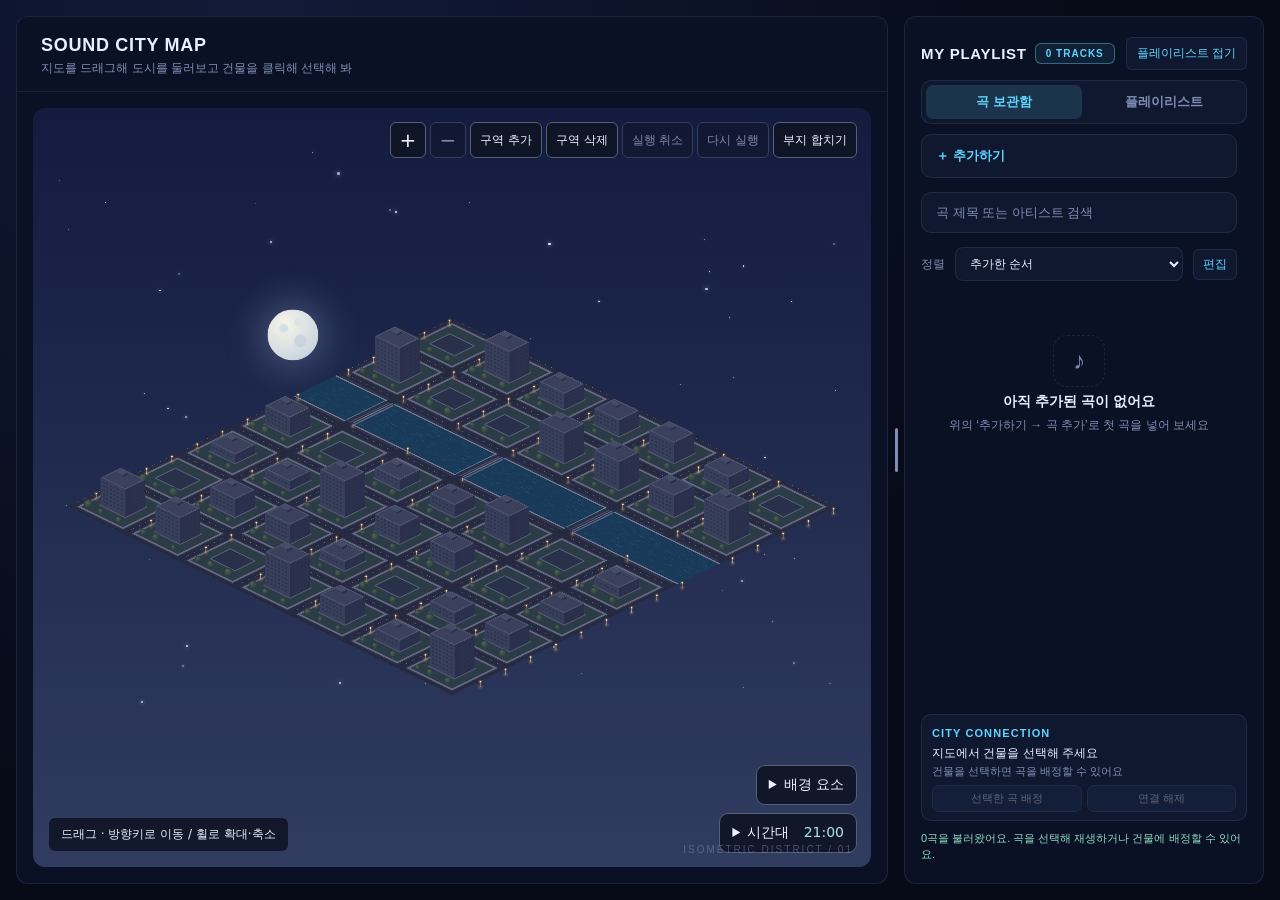
==== commit 468de828: "사이트 수정" ====
--- a/index.html
+++ b/index.html
@@ -1,255 +1,522 @@
-<!DOCTYPE html>
-<html lang="ko">
-<head>
-  <meta charset="UTF-8" />
-  <meta name="viewport" content="width=device-width, initial-scale=1.0" />
-  <title>Sound City Map</title>
-
-  <link rel="stylesheet" href="./styles.css?v=heightrange1">
-</head>
-<body>
-  <div class="app">
-
-    <!-- ===== 왼쪽: 지도 영역 ===== -->
-    <section class="map-panel">
-
-      <!-- [내 담당 1] 상단 헤더: 이름 + 작은 설명 + 범례 -->
-      <header class="map-header">
-        <div class="map-title-group">
-          <h1 class="map-title">SOUND CITY MAP</h1>
-          <p class="map-subtitle">지도를 드래그해 도시를 둘러보고 건물을 클릭해 선택해 봐</p>
-        </div>
-      </header>
-
-      <!-- 지도(건물) 영역: JS 담당 팀원이 canvas 또는 건물 요소를 여기에 넣으면 됨 -->
-      <div class="map-stage" id="map-stage">
-        <span class="map-label map-label-top">NIGHT DISTRICT</span>
-        <sound-city-map></sound-city-map>
-        <span class="map-label map-label-bottom">ISOMETRIC DISTRICT / 01</span>
-      </div>
-    </section>
-
-    <!-- ===== 오른쪽: 플레이리스트 ===== -->
-    <div id="panel-resizer" role="separator" tabindex="0" aria-label="지도와 플레이리스트 너비 조절" aria-orientation="vertical" aria-controls="playlist-panel" title="드래그하거나 좌우 방향키로 너비 조절"></div>
-    <aside class="playlist-panel" id="playlist-panel">
-
-      <!-- [내 담당 2] 플레이리스트 패널 -->
-      <div class="playlist-header">
-        <h2 class="playlist-title">MY PLAYLIST</h2>
-        <span class="track-count" id="track-count">0 TRACKS</span>
-        <button type="button" id="playlist-toggle" aria-label="플레이리스트 접기" aria-expanded="true" aria-controls="playlist-panel">플레이리스트 접기</button>
-      </div>
-
-      <div class="playlist-tabs" role="tablist" aria-label="음악 목록">
-        <button type="button" id="library-tab" role="tab" aria-selected="true" aria-controls="library-view" data-view="library">곡 보관함</button>
-        <button type="button" id="playlists-tab" role="tab" aria-selected="false" aria-controls="playlists-view" data-view="playlists" tabindex="-1">플레이리스트</button>
-      </div>
-      <div class="playlist-content">
-      <!-- 곡 추가 폼 (처음엔 비어 있는 리스트라서 여기서 추가) -->
-      <details class="add-track" id="add-menu">
-        <summary class="add-track-toggle">＋ 추가하기</summary>
-      <details class="add-track" id="add-track" name="add-menu-choice">
-        <summary class="add-track-toggle">곡 추가</summary>
-
-        <form class="add-track-form" id="add-track-form">
-          <label class="field">
-            <span class="field-label">곡 제목</span>
-            <input type="text" id="track-title" name="title" placeholder="예: Midnight Bloom" required />
-          </label>
-
-          <label class="field">
-            <span class="field-label">아티스트</span>
-            <input type="text" id="track-artist" name="artist" placeholder="예: Luna Archive" required />
-          </label>
-
-          <label class="field">
-            <span class="field-label">장르</span>
-            <select id="track-genre" name="genre" required>
-              <option value="" disabled selected>장르 선택</option>
-              <option value="Dream Pop">Dream Pop</option>
-              <option value="Synthwave">Synthwave</option>
-              <option value="Indie Folk">Indie Folk</option>
-              <option value="Lo-fi">Lo-fi</option>
-              <option value="Electronic">Electronic</option>
-              <option value="R&B">R&amp;B</option>
-              <option value="Alt Rock">Alt Rock</option>
-              <option value="Jazz">Jazz</option>
-              <option value="City Pop">City Pop</option>
-              <option value="Ambient">Ambient</option>
-            </select>
-          </label>
-
-          <label class="field">
-            <span class="field-label">음원 파일 (선택)</span>
-            <input type="file" id="track-file" name="file" accept="audio/*" />
-          </label>
-
-          <button type="submit" class="btn-add">플레이리스트에 추가</button>
-        </form>
-      </details>
-
-      <details class="add-track" id="add-playlist" name="add-menu-choice">
-        <summary class="add-track-toggle">플레이리스트 추가</summary>
-        <form class="add-track-form" id="add-playlist-form">
-          <label class="field">
-            <span class="field-label">플레이리스트 이름</span>
-            <input type="text" id="playlist-name" maxlength="100" placeholder="예: 밤 산책" required />
-          </label>
-          <button type="submit" class="btn-add">플레이리스트 만들기</button>
-        </form>
-      </details>
-      </details>
-
-      <section class="playlist-tab-panel" id="library-view" role="tabpanel" aria-labelledby="library-tab">
-      <!-- 검색창 -->
-      <div class="search-box">
-        <input
-          type="search"
-          id="search-input"
-          class="search-input"
-          placeholder="곡 제목 또는 아티스트 검색"
-          autocomplete="off"
-        />
-      </div>
-
-      <label class="playlist-sort">
-        <span>정렬</span>
-        <select id="track-sort">
-          <option value="oldest">추가한 순서</option>
-          <option value="newest">최근 추가한 순서</option>
-          <option value="title">제목순</option>
-          <option value="artist">아티스트순</option>
-          <option value="genre">장르순</option>
-        </select>
-      </label>
-
-      <div class="library-heading">
-        <button type="button" id="library-edit" aria-pressed="false" aria-controls="library-bulk-actions track-list">편집</button>
-      </div>
-      <div id="library-bulk-actions" hidden>
-        <p id="library-selection-count" role="status" aria-live="polite">0곡 선택</p>
-        <label class="field">
-          <span class="field-label">담을 플레이리스트</span>
-          <select id="bulk-playlist"></select>
-        </label>
-        <div class="playlist-actions">
-          <button type="button" id="bulk-add" disabled>선택한 곡 담기</button>
-          <button type="button" id="bulk-delete" disabled>선택한 곡 삭제</button>
-        </div>
-      </div>
-      <!-- 곡 목록 -->
-      <ol class="track-list" id="track-list">
-        <!-- 곡이 없을 때 보이는 안내 (JS에서 곡이 추가되면 hidden 처리) -->
-        <li class="empty-state" id="empty-state">
-          <div class="empty-icon">♪</div>
-          <p class="empty-title">아직 추가된 곡이 없어요</p>
-          <p class="empty-desc">위의 ‘추가하기 → 곡 추가’로 첫 곡을 넣어 보세요</p>
-        </li>
-
-        <!-- 곡 아이템 템플릿: JS가 이 구조를 복사해서 사용 -->
-        <template id="track-item-template">
-          <li class="track-item" data-id="">
-            <button type="button" class="track-main">
-              <span class="track-cover">✦</span>
-              <span class="track-info">
-                <strong class="track-name">Track Name</strong>
-                <span class="track-meta">Artist · Genre</span>
-              </span>
-              <span class="track-number">01</span>
-            </button>
-          </li>
-        </template>
-      </ol>
-
-      </section>
-      <section class="playlist-tab-panel" id="playlists-view" role="tabpanel" aria-labelledby="playlists-tab" hidden>
-        <p id="no-playlists" class="playlist-empty">아직 플레이리스트가 없어요. ‘추가하기 → 플레이리스트 추가’로 만들어 보세요.</p>
-      <section class="named-playlists" id="named-playlists" aria-label="플레이리스트 관리" hidden>
-        <label class="field">
-          <span class="field-label">선택한 플레이리스트</span>
-          <select id="playlist-select"></select>
-        </label>
-        <div class="playlist-actions playlist-management-actions">
-          <button type="button" id="playlist-rename">이름 변경</button>
-          <button type="button" id="playlist-edit" aria-pressed="false" aria-controls="playlist-bulk-actions playlist-tracks">편집</button>
-          <button type="button" id="playlist-delete">플레이리스트 삭제</button>
-        </div>
-        <div id="playlist-bulk-actions" hidden>
-          <p id="playlist-selection-count" role="status" aria-live="polite">0곡 선택</p>
-          <div class="playlist-actions">
-            <button type="button" id="playlist-bulk-remove" disabled>선택한 곡 빼기</button>
-          </div>
-        </div>
-        <ol id="playlist-tracks" class="track-list"></ol>
-        <div class="playlist-actions">
-          <button type="button" id="playlist-play">▶ 순서대로 재생</button>
-          <button type="button" id="playlist-shuffle" aria-pressed="false">셔플</button>
-          <button type="button" id="playlist-repeat" aria-label="반복 끔">반복 끔</button>
-        </div>
-      </section>
-      </section>
-      </div>
-
-      <!-- 지도 건물을 클릭한 뒤 선택한 곡을 배정하거나 연결을 해제 -->
-      <section class="building-linker" aria-label="지도 건물과 곡 연결">
-        <strong class="linker-title">CITY CONNECTION</strong>
-        <p id="chosen-building" class="linker-text">지도에서 건물을 선택해 주세요</p>
-        <p id="building-track" class="linker-sub">건물을 선택하면 곡을 배정할 수 있어요</p>
-        <div class="linker-actions">
-          <button type="button" id="link-track" disabled>선택한 곡 배정</button>
-          <button type="button" id="link-playlist" disabled>선택한 플레이리스트 배정</button>
-          <button type="button" id="unlink-track" disabled>연결 해제</button>
-        </div>
-        <ul id="playlist-links" class="playlist-links" aria-label="플레이리스트가 연결된 건물"></ul>
-      </section>
-
-      <!-- 로컬 오디오 플레이어 -->
-      <section class="player-panel" aria-label="오디오 플레이어">
-        <div class="player-details">
-          <strong id="now-track">재생할 곡을 선택해 주세요</strong>
-          <span id="now-artist">직접 추가한 음원을 여기서 재생할 수 있어요</span>
-        </div>
-        <div class="player-controls">
-          <button type="button" id="play-prev" aria-label="이전 곡" disabled>◀◀</button>
-          <button type="button" id="play-toggle" aria-label="재생" disabled>▶</button>
-          <button type="button" id="play-next" aria-label="다음 곡" disabled>▶▶</button>
-          <span id="play-time">0:00 / 0:00</span>
-        </div>
-        <input type="range" id="play-seek" min="0" max="1000" value="0" disabled aria-label="재생 위치" />
-        <audio id="audio-player" preload="metadata"></audio>
-      </section>
-      <p id="playlist-feedback" class="playlist-feedback" role="status" aria-live="polite"></p>
-    </aside>
-
-  </div>
-<dialog id="edit-track-dialog" aria-labelledby="edit-track-heading">
-  <form class="add-track-form" id="edit-track-form">
-    <h2 id="edit-track-heading" class="playlist-title">곡 정보 수정</h2>
-    <label class="field">
-      <span class="field-label">곡 제목</span>
-      <input type="text" id="edit-track-title" required autofocus />
-    </label>
-    <label class="field">
-      <span class="field-label">아티스트</span>
-      <input type="text" id="edit-track-artist" required />
-    </label>
-    <label class="field">
-      <span class="field-label">장르</span>
-      <select id="edit-track-genre" required></select>
-    </label>
-    <div class="playlist-actions">
-      <button type="button" id="edit-track-cancel">취소</button>
-      <button type="submit" class="btn-add">수정 저장</button>
-    </div>
-    <p id="edit-track-feedback" role="status" aria-live="polite"></p>
-  </form>
-</dialog>
-<script src="./building-parts.js?v=windowshape3options"></script>
-<script src="./landmarks-scaled.js?v=integrated1"></script>
-<script src="./sound-city-map-landmarks.js?v=heightenterblur1" defer></script>
-<script src="./playlist.js?v=customgenres1" defer></script>
-</body>
-</html>
-
-
-
+<!DOCTYPE html>+
+<html lang="ko">+
+<head>+
+  <meta charset="UTF-8" />+
+  <meta name="viewport" content="width=device-width, initial-scale=1.0" />+
+  <title>Sound City Map</title>+
++
+  <link rel="stylesheet" href="./styles.css?v=fixedmusicbadge1">+
+</head>+
+<body>+
+  <div class="app">+
++
+    <!-- ===== 왼쪽: 지도 영역 ===== -->+
+    <section class="map-panel">+
++
+      <!-- [내 담당 1] 상단 헤더: 이름 + 작은 설명 + 범례 -->+
+      <header class="map-header">+
+        <div class="map-title-group">+
+          <h1 class="map-title">SOUND CITY MAP</h1>+
+          <p class="map-subtitle">지도를 드래그해 도시를 둘러보고 건물을 클릭해 선택해 봐</p>+
+        </div>+
+      </header>+
++
+      <!-- 지도(건물) 영역: JS 담당 팀원이 canvas 또는 건물 요소를 여기에 넣으면 됨 -->+
+      <div class="map-stage" id="map-stage">+
+        <span class="map-label map-label-top">NIGHT DISTRICT</span>+
+        <sound-city-map></sound-city-map>+
+        <span class="map-label map-label-bottom">ISOMETRIC DISTRICT / 01</span>+
+      </div>+
+    </section>+
++
+    <!-- ===== 오른쪽: 플레이리스트 ===== -->+
+    <div id="panel-resizer" role="separator" tabindex="0" aria-label="지도와 플레이리스트 너비 조절" aria-orientation="vertical" aria-controls="playlist-panel" title="드래그하거나 좌우 방향키로 너비 조절"></div>+
+    <aside class="playlist-panel" id="playlist-panel">+
++
+      <!-- [내 담당 2] 플레이리스트 패널 -->+
+      <div class="playlist-header">+
+        <h2 class="playlist-title">MY PLAYLIST</h2>+
+        <span class="track-count" id="track-count">0 TRACKS</span>+
+        <button type="button" id="playlist-toggle" aria-label="플레이리스트 접기" aria-expanded="true" aria-controls="playlist-panel">플레이리스트 접기</button>+
+      </div>+
++
+      <div class="playlist-tabs" role="tablist" aria-label="음악 목록">+
+        <button type="button" id="library-tab" role="tab" aria-selected="true" aria-controls="library-view" data-view="library">곡 보관함</button>+
+        <button type="button" id="playlists-tab" role="tab" aria-selected="false" aria-controls="playlists-view" data-view="playlists" tabindex="-1">플레이리스트</button>+
+      </div>+
+      <div class="playlist-content">+
+      <!-- 곡 추가 폼 (처음엔 비어 있는 리스트라서 여기서 추가) -->+
+      <details class="add-track" id="add-menu">+
+        <summary class="add-track-toggle">＋ 추가하기</summary>+
+      <details class="add-track" id="add-track" name="add-menu-choice">+
+        <summary class="add-track-toggle">곡 추가</summary>+
++
+        <form class="add-track-form" id="add-track-form">+
+          <label class="field">+
+            <span class="field-label">곡 제목</span>+
+            <input type="text" id="track-title" name="title" placeholder="예: Midnight Bloom" required />+
+          </label>+
++
+          <label class="field">+
+            <span class="field-label">아티스트</span>+
+            <input type="text" id="track-artist" name="artist" placeholder="예: Luna Archive" required />+
+          </label>+
++
+          <div class="field">+
+            <span class="field-label" id="track-genre-label">장르</span>+
+            <select hidden aria-hidden="true" tabindex="-1" id="track-genre" name="genre">+
+              <option value="" disabled selected>장르 선택</option>+
+              <option value="Dream Pop">Dream Pop</option>+
+              <option value="Synthwave">Synthwave</option>+
+              <option value="Indie Folk">Indie Folk</option>+
+              <option value="Lo-fi">Lo-fi</option>+
+              <option value="Electronic">Electronic</option>+
+              <option value="R&B">R&amp;B</option>+
+              <option value="Alt Rock">Alt Rock</option>+
+              <option value="Jazz">Jazz</option>+
+              <option value="City Pop">City Pop</option>+
+              <option value="Ambient">Ambient</option>+
+            </select>+
+            <button type="button" class="genre-trigger" id="track-genre-trigger" popovertarget="track-genre-menu" aria-haspopup="dialog" aria-expanded="false" aria-controls="track-genre-menu" aria-labelledby="track-genre-label track-genre-value">+
+              <span id="track-genre-value">장르 선택</span><span aria-hidden="true">⌄</span>+
+            </button>+
+            <div class="genre-menu" id="track-genre-menu" popover="auto" role="dialog" aria-label="장르 선택"></div>+
+          </div>+
++
+          <label class="field">+
+            <span class="field-label">음원 파일 (선택)</span>+
+            <input type="file" id="track-file" name="file" accept="audio/*" />+
+          </label>+
++
+          <button type="submit" class="btn-add">플레이리스트에 추가</button>+
+        </form>+
+      </details>+
++
+      <details class="add-track" id="add-playlist" name="add-menu-choice">+
+        <summary class="add-track-toggle">플레이리스트 추가</summary>+
+        <form class="add-track-form" id="add-playlist-form">+
+          <label class="field">+
+            <span class="field-label">플레이리스트 이름</span>+
+            <input type="text" id="playlist-name" maxlength="100" placeholder="예: 밤 산책" required />+
+          </label>+
+          <button type="submit" class="btn-add">플레이리스트 만들기</button>+
+        </form>+
+      </details>+
+      </details>+
++
+      <section class="playlist-tab-panel" id="library-view" role="tabpanel" aria-labelledby="library-tab">+
+      <!-- 검색창 -->+
+      <div class="search-box">+
+        <input+
+          type="search"+
+          id="search-input"+
+          class="search-input"+
+          placeholder="곡 제목 또는 아티스트 검색"+
+          autocomplete="off"+
+        />+
+      </div>+
++
+      <div class="library-toolbar">+
+        <label class="playlist-sort">+
+          <span>정렬</span>+
+          <select id="track-sort">+
+            <option value="oldest">추가한 순서</option>+
+            <option value="newest">최근 추가한 순서</option>+
+            <option value="title">제목순</option>+
+            <option value="artist">아티스트순</option>+
+            <option value="genre">장르순</option>+
+          </select>+
+        </label>+
+        <button type="button" id="library-edit" aria-pressed="false" aria-controls="library-bulk-actions track-list">편집</button>+
+      </div>+
+      <div id="library-bulk-actions" hidden>+
+        <p id="library-selection-count" role="status" aria-live="polite">0곡 선택</p>+
+        <label class="field">+
+          <span class="field-label">담을 플레이리스트</span>+
+          <select id="bulk-playlist"></select>+
+        </label>+
+        <div class="playlist-actions">+
+          <button type="button" id="bulk-add" disabled>플레이리스트에 추가하기</button>+
+          <button type="button" id="bulk-delete" disabled>선택한 곡 삭제</button>+
+        </div>+
+      </div>+
+      <!-- 곡 목록 -->+
+      <ol class="track-list" id="track-list">+
+        <!-- 곡이 없을 때 보이는 안내 (JS에서 곡이 추가되면 hidden 처리) -->+
+        <li class="empty-state" id="empty-state">+
+          <div class="empty-icon">♪</div>+
+          <p class="empty-title">아직 추가된 곡이 없어요</p>+
+          <p class="empty-desc">위의 ‘추가하기 → 곡 추가’로 첫 곡을 넣어 보세요</p>+
+        </li>+
++
+        <!-- 곡 아이템 템플릿: JS가 이 구조를 복사해서 사용 -->+
+        <template id="track-item-template">+
+          <li class="track-item" data-id="">+
+            <button type="button" class="track-main">+
+              <span class="track-cover">✦</span>+
+              <span class="track-info">+
+                <strong class="track-name">Track Name</strong>+
+                <span class="track-meta">Artist · Genre</span>+
+              </span>+
+              <span class="track-number">01</span>+
+            </button>+
+          </li>+
+        </template>+
+      </ol>+
++
+      </section>+
+      <section class="playlist-tab-panel" id="playlists-view" role="tabpanel" aria-labelledby="playlists-tab" hidden>+
+        <p id="no-playlists" class="playlist-empty">아직 플레이리스트가 없어요. ‘추가하기 → 플레이리스트 추가’로 만들어 보세요.</p>+
+      <section class="named-playlists" id="named-playlists" aria-label="플레이리스트 관리" hidden>+
+        <label class="field">+
+          <span class="field-label">선택한 플레이리스트</span>+
+          <select id="playlist-select"></select>+
+        </label>+
+        <div class="playlist-actions playlist-management-actions">+
+          <button type="button" id="playlist-rename">이름 변경</button>+
+          <button type="button" id="playlist-edit" aria-pressed="false" aria-controls="playlist-bulk-actions playlist-tracks">편집</button>+
+          <button type="button" id="playlist-delete">플레이리스트 삭제</button>+
+        </div>+
+        <div id="playlist-bulk-actions" hidden>+
+          <p id="playlist-selection-count" role="status" aria-live="polite">0곡 선택</p>+
+          <div class="playlist-actions">+
+            <button type="button" id="playlist-bulk-remove" disabled>선택한 곡 빼기</button>+
+          </div>+
+        </div>+
+        <ol id="playlist-tracks" class="track-list"></ol>+
+        <div class="playlist-actions">+
+          <button type="button" id="playlist-play">▶ 순서대로 재생</button>+
+          <button type="button" id="playlist-shuffle" aria-pressed="false">셔플</button>+
+          <button type="button" id="playlist-repeat" aria-label="반복 끔">반복 끔</button>+
+        </div>+
+      </section>+
+      </section>+
+      </div>+
++
+      <!-- 지도 건물을 클릭한 뒤 선택한 곡을 배정하거나 연결을 해제 -->+
+      <section class="building-linker" aria-label="지도 건물과 곡 연결">+
+        <strong class="linker-title">CITY CONNECTION</strong>+
+        <p id="chosen-building" class="linker-text">지도에서 건물을 선택해 주세요</p>+
+        <p id="building-track" class="linker-sub">건물을 선택하면 곡을 배정할 수 있어요</p>+
+        <div class="linker-actions">+
+          <button type="button" id="link-track" disabled>선택한 곡 배정</button>+
+          <button type="button" id="link-playlist" hidden disabled>선택한 플레이리스트 배정</button>+
+          <button type="button" id="unlink-track" disabled>연결 해제</button>+
+        </div>+
+        <ul id="playlist-links" class="playlist-links" aria-label="플레이리스트가 연결된 건물"></ul>+
+      </section>+
++
+      <!-- 로컬 오디오 플레이어 -->+
+      <section class="player-panel" aria-label="오디오 플레이어" hidden>+
+        <div class="player-details">+
+          <strong id="now-track">재생할 곡을 선택해 주세요</strong>+
+          <span id="now-artist">직접 추가한 음원을 여기서 재생할 수 있어요</span>+
+        </div>+
+        <div class="player-controls">+
+          <button type="button" id="play-prev" aria-label="이전 곡" disabled>◀◀</button>+
+          <button type="button" id="play-toggle" aria-label="재생" disabled>▶</button>+
+          <button type="button" id="play-next" aria-label="다음 곡" disabled>▶▶</button>+
+          <span id="play-time">0:00 / 0:00</span>+
+        </div>+
+        <input type="range" id="play-seek" min="0" max="1000" value="0" disabled aria-label="재생 위치" />+
+        <audio id="audio-player" preload="metadata"></audio>+
+      </section>+
+      <p id="playlist-feedback" class="playlist-feedback" role="status" aria-live="polite"></p>+
+    </aside>+
++
+  </div>+
+<dialog id="edit-track-dialog" aria-labelledby="edit-track-heading">+
+  <form class="add-track-form" id="edit-track-form">+
+    <h2 id="edit-track-heading" class="playlist-title">곡 정보 수정</h2>+
+    <label class="field">+
+      <span class="field-label">곡 제목</span>+
+      <input type="text" id="edit-track-title" required autofocus />+
+    </label>+
+    <label class="field">+
+      <span class="field-label">아티스트</span>+
+      <input type="text" id="edit-track-artist" required />+
+    </label>+
+    <div class="field">+
+      <span class="field-label" id="edit-track-genre-label">장르</span>+
+      <select hidden aria-hidden="true" tabindex="-1" id="edit-track-genre"></select>+
+            <button type="button" class="genre-trigger" id="edit-track-genre-trigger" popovertarget="edit-track-genre-menu" aria-haspopup="dialog" aria-expanded="false" aria-controls="edit-track-genre-menu" aria-labelledby="edit-track-genre-label edit-track-genre-value">+
+              <span id="edit-track-genre-value">장르 선택</span><span aria-hidden="true">⌄</span>+
+            </button>+
+            <div class="genre-menu" id="edit-track-genre-menu" popover="auto" role="dialog" aria-label="장르 선택"></div>+
+    </div>+
+    <div class="playlist-actions">+
+      <button type="button" id="edit-track-cancel">취소</button>+
+      <button type="submit" class="btn-add">수정 저장</button>+
+    </div>+
+    <p id="edit-track-feedback" role="status" aria-live="polite"></p>+
+  </form>+
+</dialog>+
+<script src="./building-parts.js?v=standardbuildings1"></script>+
+<script src="./sound-city-map-app.js?v=standardbuildings1" defer></script>+
+<script src="./playlist.js?v=activeplayer1" defer></script>+
+</body>+
+</html>+
++
++
++
--- a/styles.css
+++ b/styles.css
@@ -358,7 +358,11 @@
     .search-input::placeholder { color: var(--text-sub); }
     .search-input:focus { border-color: var(--accent); }
 
+    .library-toolbar { display: flex; align-items: center; gap: 10px; }
+    .library-toolbar .playlist-sort { flex: 1; min-width: 0; }
+    .library-toolbar #library-edit { flex-shrink: 0; white-space: nowrap; }
     .playlist-sort { display: flex; align-items: center; gap: 10px; color: var(--text-sub); font-size: 12px; }
+    .playlist-sort > span { flex-shrink: 0; }
     .playlist-sort select {
       flex: 1;
       min-width: 0;
@@ -411,6 +415,53 @@
     }
 
     .field { display: flex; flex-direction: column; gap: 6px; }
+    .genre-trigger {
+      display: flex;
+      align-items: center;
+      justify-content: space-between;
+      gap: 8px;
+      width: 100%;
+      padding: 10px 12px;
+      border: 1px solid var(--border);
+      border-radius: 8px;
+      background: var(--bg);
+      color: var(--text);
+      font: inherit;
+      font-size: 13px;
+      cursor: pointer;
+      text-align: left;
+    }
+    .genre-trigger > span:first-child { overflow: hidden; text-overflow: ellipsis; white-space: nowrap; }
+    .genre-menu {
+      position: fixed;
+      inset: auto;
+      margin: 0;
+      padding: 4px;
+      max-height: 280px;
+      overflow-y: auto;
+      border: 1px solid var(--border);
+      border-radius: 8px;
+      background: var(--panel);
+      color: var(--text);
+      box-shadow: 0 8px 24px #0006;
+    }
+    .genre-option { display: flex; align-items: center; border-radius: 5px; }
+    .genre-option:hover, .genre-option.is-current { background: #1b344c; }
+    .genre-choice, .genre-remove {
+      border: 0;
+      border-radius: 5px;
+      background: transparent;
+      color: var(--text);
+      font: inherit;
+      font-size: 13px;
+      cursor: pointer;
+    }
+    .genre-choice { flex: 1; min-width: 0; padding: 9px 10px; text-align: left; white-space: nowrap; overflow: hidden; text-overflow: ellipsis; }
+    .genre-remove { flex: 0 0 32px; width: 32px; padding: 6px; font-size: 16px; }
+    .genre-remove:hover { background: #e94b6620; color: #ff9caa; }
+    .genre-add { width: 100%; border-top: 1px solid var(--border); color: var(--accent); }
+    .genre-trigger:focus-visible, .genre-choice:focus-visible, .genre-remove:focus-visible { outline: 2px solid var(--accent); outline-offset: -2px; }
+    .genre-trigger:disabled, .genre-choice:disabled, .genre-remove:disabled { opacity: .4; cursor: default; }
 
     .field-label {
       font-size: 11px;
@@ -737,7 +788,7 @@
 .linker-sub, .player-details span { color: var(--text-sub); font-size: 11px; }
 .linker-sub { margin-top: 2px; }
 .linker-actions { display: flex; flex-wrap: wrap; gap: 5px; margin-top: 6px; }
-#link-playlist { flex-basis: 100%; order: 1; }
+.linker-actions [hidden] { display: none; }
 .linker-actions button {
   flex: 1;
   min-width: 0;
@@ -754,6 +805,7 @@
 .linker-actions button:disabled, .player-controls button:disabled { opacity: .35; cursor: default; }
 .linker-actions button:not(:disabled):hover { border-color: var(--accent); }
 .player-panel { display: flex; flex-wrap: wrap; align-items: center; gap: 8px; }
+.player-panel[hidden] { display: none; }
 .player-details { display: flex; flex-direction: column; gap: 2px; flex: 1 1 150px; min-width: 0; }
 .player-details strong { font-size: 13px; white-space: nowrap; overflow: hidden; text-overflow: ellipsis; }
 .player-details span { white-space: nowrap; overflow: hidden; text-overflow: ellipsis; }
@@ -969,6 +1021,7 @@
 }
 
 sound-city-map > .merge-selection-layer { pointer-events:none; filter:none; }
+sound-city-map > .music-badges { pointer-events:none; filter:none; }
 
 sound-city-map .design-transfer { display:flex; gap:6px; margin:8px 0; }
 sound-city-map .design-transfer button { flex:1; min-height:32px; cursor:pointer; }
